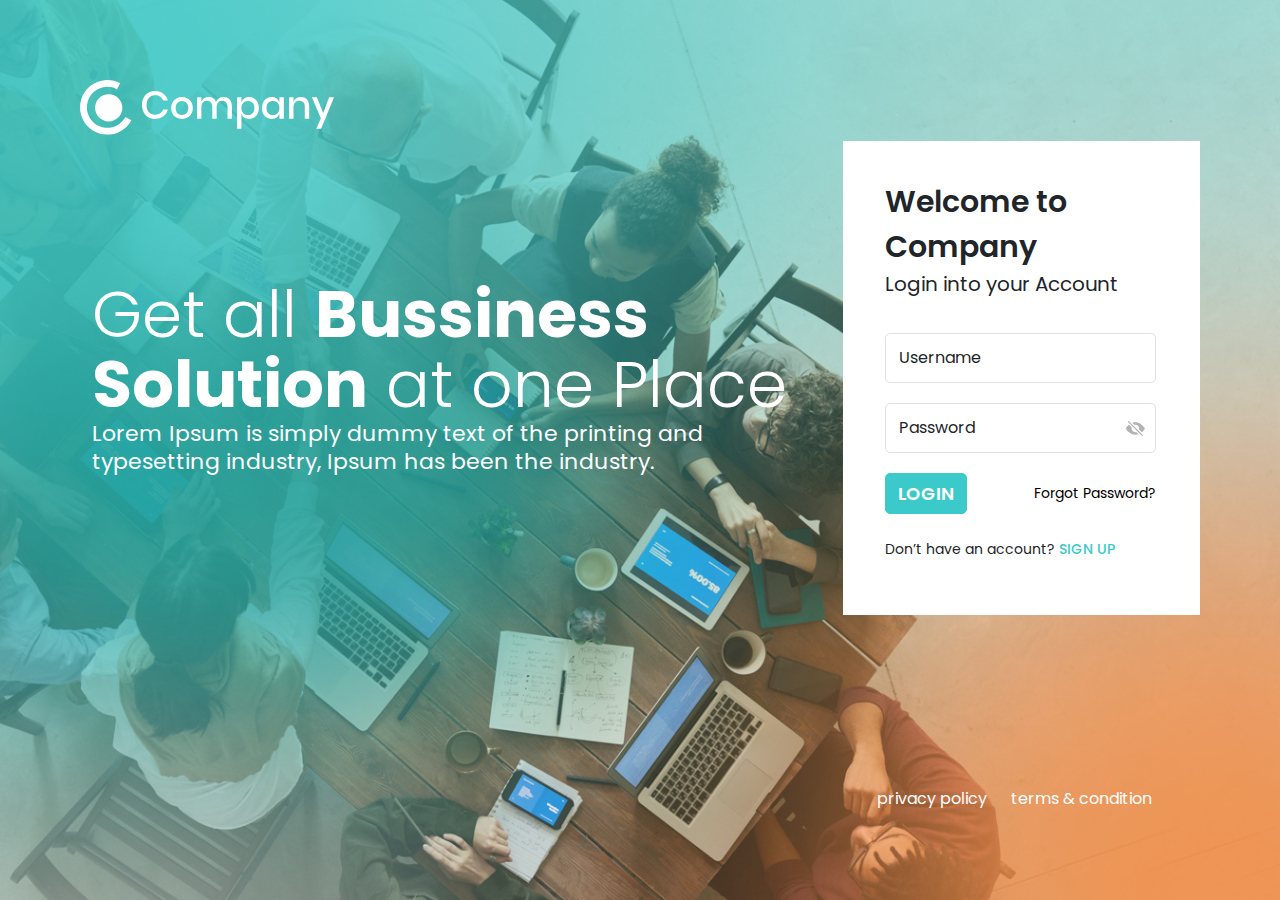
==== index.html @ 712edc0c "Add files via upload" ====
<!doctype html>
<html lang="en">
<head>
	<meta charset="utf-8">
	<title>Login | Company</title>
	<meta http-equiv="X-UA-Compatible" content="IE=edge" />
	<meta name="viewport" content="width=device-width, initial-scale=1">
	<meta name="description" content="Meta descriptions may be included in search results to concisely summarize page content.">
	<link rel="shortcut icon" href="images/favicon.ico" />
	<link rel="stylesheet" type="text/css" href="css/main.css">
	<!-- <link rel="stylesheet" href="css/custom.css"> -->
</head>

<body> 
    <div class="login-wrapper  ">
        <!-- Start Login -->
        <div class="company-login-logo d-none d-md-block">
            <img src="/images/company-login-logo.svg" alt="company-login-logo">
        </div>
        <div class="row align-items-center align-self-center justify-content-center vh">
            <div class="col-xl-8 col-lg-6 px-md-4">
                <div class="about-company align-self-center d-none d-md-block"><h1>Get all <b>Bussiness Solution</b> at one Place</h1>
                <h4 class="d-none d-md-block">Lorem Ipsum is simply dummy text of the printing and typesetting industry, Ipsum has been the industry.</h4></div>
                <div class="company-login-logo d-md-none  ">
                    <img src="/images/company-login-logo.svg" alt="company-login-logo">
                </div>
            </div>
            <div class="col-xl-4 col-lg-6 form-col">
                <div class="company-login ms-0 d-flex flex-column align-items-left">
                    <h2>Welcome to Company</h2>
                    <h5 class="mb-4">Login into your Account</h5>
                    <div class="form-floating inputs">
                        <input type="text" class="form-control" id="floatingInput" placeholder="Username">
                        <label for="floatingInput">Username</label>
                    </div>
        
                    <div class="form-floating inputs">
                        <input type="password" class="form-control " id="floatingInput" placeholder="Username">
                        <label for="floatingInput">Password</label>
                        <button class="btn show-password" type="button"><img src="images/ico-eye.svg" alt="password"></button>
                    </div>

                    <div class=" justify-content-between d-flex inputs">
                        <a href="dashboard.html" class="btn btn-primary">LOGIN</a>
                        <a href="#" title="Forgot password" class="align-self-center forgot-pass">Forgot Password?</a>
                    </div>
                    <p class="new-account">Don’t have an account?<a class="sign-up" href="#" title="register"> SIGN UP</a></p>

                </div>
            </div>
        </div>
    
    
		
	<!-- Start Footer -->
    <footer class="footer me-0">		
		<a class="privacy" href="#">privacy policy</a>
    <a href="#">terms & condition</a>				
	</footer>
	<!-- End Footer -->	
</div>
	<!-- JavaScripts -->
	<script src="js/main.js"></script>
</body>
</html>
---- css/main.css ----
/* Import All css here */
  @import url('https://fonts.googleapis.com/css2?family=Poppins:wght@300;400;500;600;700&display=swap');
/* @import "bootstrap.min.css"; */
@import "custom.css";
/* @import "style.css"; */
@import "dev-style.css";
/* Body Hidden till Load the page */
body:not(.page-loaded) { opacity: 0; overflow: hidden;}
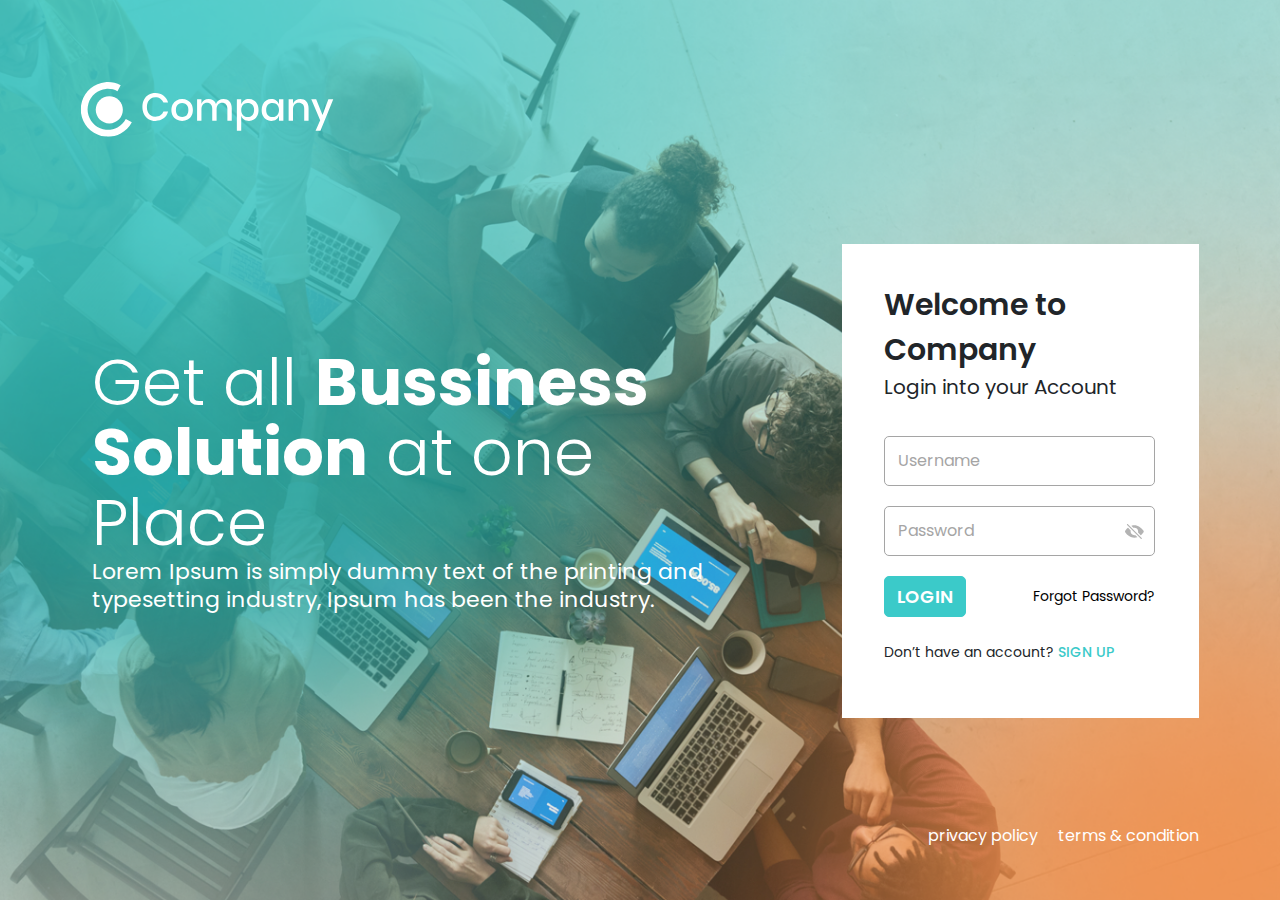
==== commit 9021890f: "Add files via upload" ====
--- a/index.html
+++ b/index.html
@@ -12,51 +12,46 @@
 </head>
 
 <body> 
-    <div class="login-wrapper  ">
+    <div class="login-wrapper d-flex flex-column justify-content-around justify-content-md-between">
         <!-- Start Login -->
-        <div class="company-login-logo d-none d-md-block">
-            <img src="/images/company-login-logo.svg" alt="company-login-logo">
+    <!-- <div> -->
+        <img src="/images/company-login-logo.svg" alt="company-login-logo-new" class="company-login-logo-new">
+    <!-- </div> -->
+    <section class="row  justify-content-between align-items-center align-self-center  middle-row">
+        <div class="col-xl-7 col-lg-6 px-md-4">
+            <div class="about-company align-self-center d-none d-md-block"><h1>Get all <b>Bussiness Solution</b> at one Place</h1>
+            <h4 class="d-none d-md-block">Lorem Ipsum is simply dummy text of the printing and typesetting industry, Ipsum has been the industry.</h4></div>
         </div>
-        <div class="row align-items-center align-self-center justify-content-center vh">
-            <div class="col-xl-8 col-lg-6 px-md-4">
-                <div class="about-company align-self-center d-none d-md-block"><h1>Get all <b>Bussiness Solution</b> at one Place</h1>
-                <h4 class="d-none d-md-block">Lorem Ipsum is simply dummy text of the printing and typesetting industry, Ipsum has been the industry.</h4></div>
-                <div class="company-login-logo d-md-none  ">
-                    <img src="/images/company-login-logo.svg" alt="company-login-logo">
+        <div class="col-xl-4 col-lg-6 offset-xl-1 form-col">
+            <div class="company-login ms-0 d-flex flex-column align-items-left">
+                <h2>Welcome to Company</h2>
+                <h5 class="mb-4">Login into your Account</h5>
+                <div class="form-floating text-secondary inputs">
+                    <input type="text" class="form-control" id="floatingInput" placeholder="Username">
+                    <label for="floatingInput">Username</label>
                 </div>
-            </div>
-            <div class="col-xl-4 col-lg-6 form-col">
-                <div class="company-login ms-0 d-flex flex-column align-items-left">
-                    <h2>Welcome to Company</h2>
-                    <h5 class="mb-4">Login into your Account</h5>
-                    <div class="form-floating inputs">
-                        <input type="text" class="form-control" id="floatingInput" placeholder="Username">
-                        <label for="floatingInput">Username</label>
-                    </div>
-        
-                    <div class="form-floating inputs">
-                        <input type="password" class="form-control " id="floatingInput" placeholder="Username">
-                        <label for="floatingInput">Password</label>
-                        <button class="btn show-password" type="button"><img src="images/ico-eye.svg" alt="password"></button>
-                    </div>
+    
+                <div class="form-floating text-secondary inputs">
+                    <input type="password" class="form-control " id="floatingInput" placeholder="Username">
+                    <label for="floatingInput">Password</label>
+                    <button class="btn show-password" type="button"><img src="images/ico-eye.svg" alt="password"></button>
+                </div>
 
-                    <div class=" justify-content-between d-flex inputs">
-                        <a href="dashboard.html" class="btn btn-primary">LOGIN</a>
-                        <a href="#" title="Forgot password" class="align-self-center forgot-pass">Forgot Password?</a>
-                    </div>
-                    <p class="new-account">Don’t have an account?<a class="sign-up" href="#" title="register"> SIGN UP</a></p>
+                <div class=" justify-content-between d-flex inputs">
+                    <a href="dashboard.html" class="btn btn-primary upper-case">LOGIN</a>
+                    <a href="#" title="Forgot password" class="align-self-center forgot-pass">Forgot Password?</a>
+                </div>
+                <p class="new-account">Don’t have an account?<a class="sign-up upper-case" href="#" title="register"> SIGN UP</a></p>
 
-                </div>
             </div>
         </div>
-    
-    
+    </section>
 		
 	<!-- Start Footer -->
-    <footer class="footer me-0">		
+    <div class="pptc me-0 d-flex justify-content-end ">		
 		<a class="privacy" href="#">privacy policy</a>
     <a href="#">terms & condition</a>				
-	</footer>
+    </div>
 	<!-- End Footer -->	
 </div>
 	<!-- JavaScripts -->
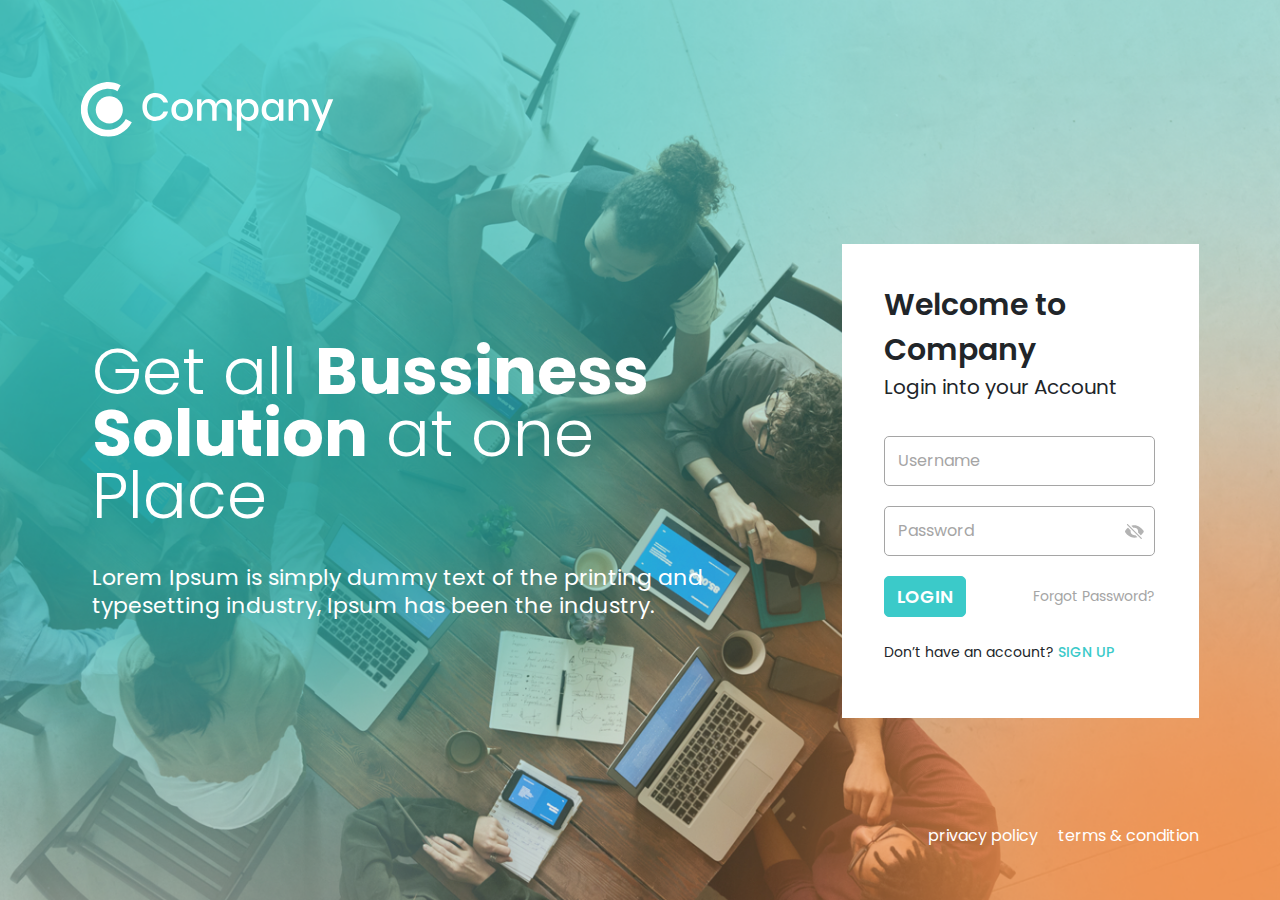
==== commit 7ac3432d: "Add files via upload" ====
--- a/index.html
+++ b/index.html
@@ -20,7 +20,7 @@
     <section class="row  justify-content-between align-items-center align-self-center  middle-row">
         <div class="col-xl-7 col-lg-6 px-md-4">
             <div class="about-company align-self-center d-none d-md-block"><h1>Get all <b>Bussiness Solution</b> at one Place</h1>
-            <h4 class="d-none d-md-block">Lorem Ipsum is simply dummy text of the printing and typesetting industry, Ipsum has been the industry.</h4></div>
+            <h4 class="d-none d-lg-block small-dis">Lorem Ipsum is simply dummy text of the printing and typesetting industry, Ipsum has been the industry.</h4></div>
         </div>
         <div class="col-xl-4 col-lg-6 offset-xl-1 form-col">
             <div class="company-login ms-0 d-flex flex-column align-items-left">
